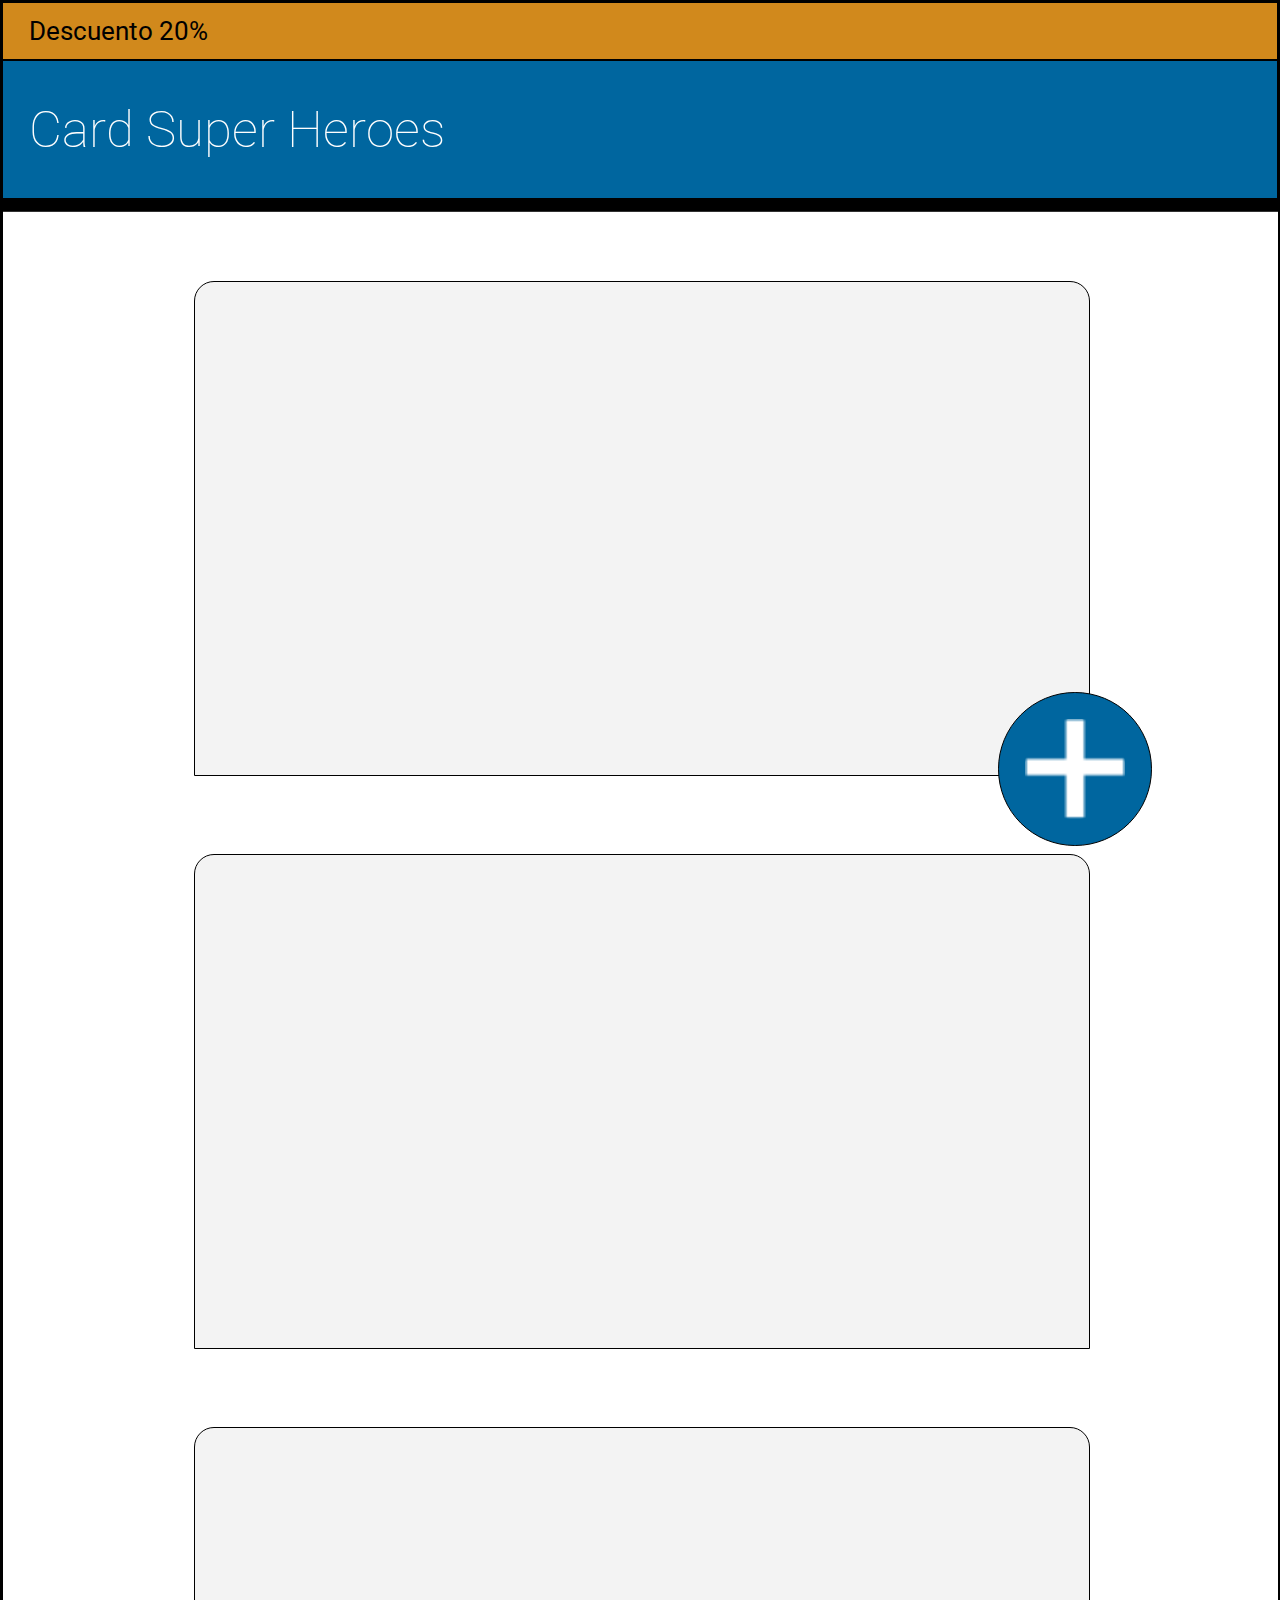
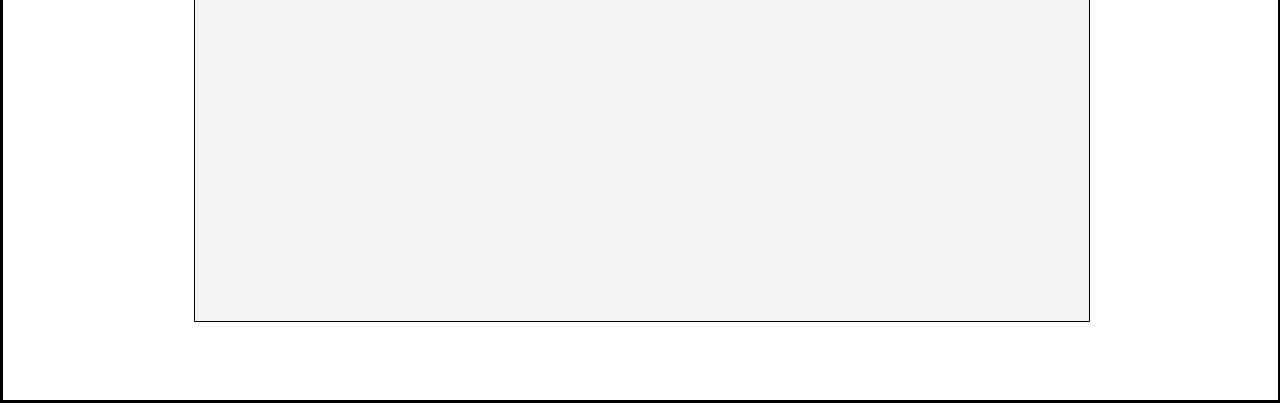
==== index.html @ 74dcc973 "maqueteado basico de celular, revisando como queda en un celular" ====
<!DOCTYPE html>
<html lang="en">
  <head>
    <meta charset="UTF-8" />
    <meta http-equiv="X-UA-Compatible" content="IE=edge" />
    <meta name="viewport" content="width=device-width, initial-scale=1.0" />
    <link rel="stylesheet" href="styles/styles.css" />
    <title>Document</title>
  </head>
  <body>
    <header>Descuento 20%</header>
    <h1>Card Super Heroes</h1>
    <div><img class="Añadir" src="img/+.png" alt="Añadir carta"></div>
    <section class="padre-cartas">
      <div class="cartas"></div>
      <div class="cartas"></div>
      <div class="cartas"></div>
    </section>
  </body>
</html>
---- styles/styles.css ----
@import url("https://fonts.googleapis.com/css2?family=Montserrat:ital,wght@0,100;0,200;0,300;0,400;0,700;0,800;0,900;1,100;1,200;1,300;1,400;1,600;1,700;1,800;1,900&family=Roboto&display=swap%27");
* {
  border: 1px black solid;
  box-sizing: border-box;
  font-family: "Roboto", sans-serif;
  margin: 0;
  padding: 0;
}

header {
  background-color: #d1891c;
  font-size: 2vw;
  padding: 1vw 2vw;
}

h1 {
  background-color: #00669f;
  box-shadow: 0 1vw 0 0 black;
  color: white;
  font-size: 4vw;
  padding: 3vw 2vw;
  position: sticky;
  top: 0px;
  z-index: 5;
  font-weight: lighter;
}

.Añadir {
  border-radius: 50% 50%;
  padding: 2vw 2vw;
  height: 12vw;
  width: 12vw;
  background-color: #00669f;
  position: fixed;
  bottom: 6vh;
  right: 10vw;
  z-index: 10;
}

.padre-cartas {
  align-items: center;
  display: flex;
  flex-direction: column;
  justify-content: space-evenly;
  width: 100vw;
  height: 200vh;
}

.cartas {
  background-color: #f3f3f3;
  height: 55vh;
  width: 70vw;
  border-radius: 20px 20px 0 0;
}
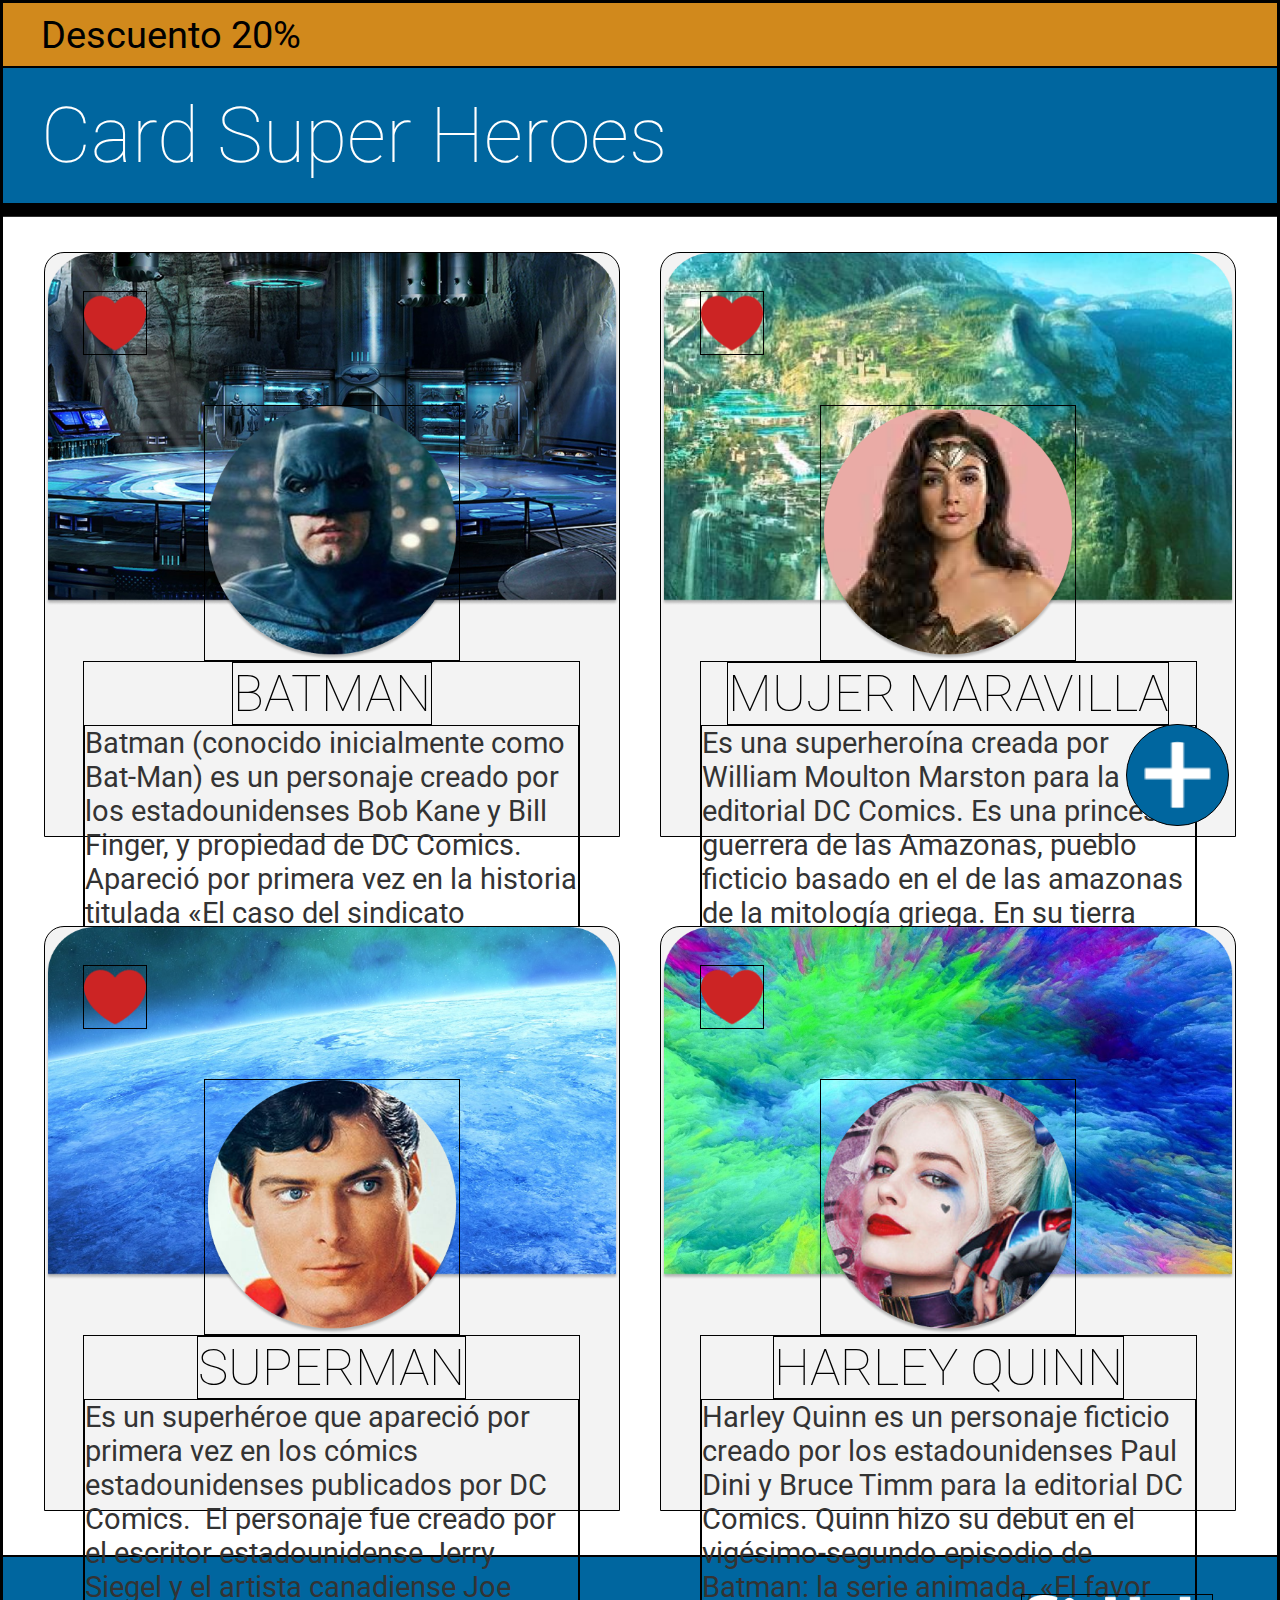
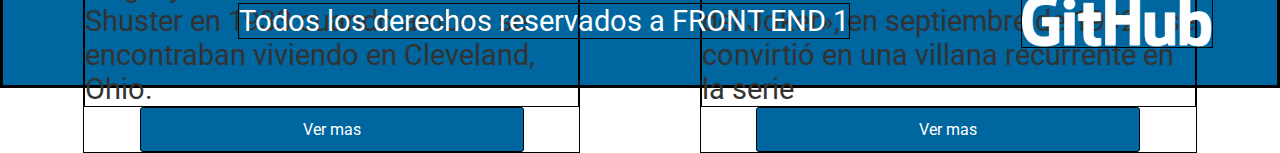
==== commit 921efaab: "terminado en celular y tablet prueba1" ====
--- a/index.html
+++ b/index.html
@@ -5,16 +5,108 @@
     <meta http-equiv="X-UA-Compatible" content="IE=edge" />
     <meta name="viewport" content="width=device-width, initial-scale=1.0" />
     <link rel="stylesheet" href="styles/styles.css" />
-    <title>Document</title>
+    <title>Card Super Heroes</title>
   </head>
   <body>
     <header>Descuento 20%</header>
     <h1>Card Super Heroes</h1>
-    <div><img class="Añadir" src="img/+.png" alt="Añadir carta"></div>
+    <nav><img class="Añadir" src="img/+.png" alt="Añadir carta" /></nav>
     <section class="padre-cartas">
-      <div class="cartas"></div>
-      <div class="cartas"></div>
-      <div class="cartas"></div>
+      <div class="cartas" id="Batman">
+        <img class="corazon" src="img/Corazon.png" alt="Like" /><img
+          class="img-superheroe"
+          src="img/Batman.png"
+          alt="Batman"
+        />
+        <div class="padre-texto">
+          <h2>BATMAN</h2>
+          <p>
+            Batman (conocido inicialmente como Bat-Man) es un personaje creado
+            por los estadounidenses Bob Kane y Bill Finger, y propiedad de DC
+            Comics. Apareció por primera vez en la historia titulada «El caso
+            del sindicato químico» de la revista Detective Comics N.º 27,
+            lanzada por la editorial National Publications el 30/3/1939.
+          </p>
+          <nav class="ver-mas">Ver mas</nav>
+        </div>
+      </div>
+      <div class="cartas" id="Muj-Marav">
+        <img class="corazon" src="img/Corazon.png" alt="Like" /><img
+          class="img-superheroe"
+          src="img/MujMara.png"
+          alt="Mujer Maravilla"
+        />
+        <div class="padre-texto">
+          <h2>MUJER MARAVILLA</h2>
+          <p>
+            Es una superheroína creada por William Moulton Marston para la
+            editorial DC Comics. Es una princesa guerrera de las Amazonas,
+            pueblo ficticio basado en el de las amazonas de la mitología griega.
+            En su tierra natal es conocida como la princesa Diana de Temiscira
+            pero fuera de esta utiliza la identidad secreta de Diana Prince.
+          </p>
+          <nav class="ver-mas">Ver mas</nav>
+        </div>
+      </div>
+      <div class="cartas acto2" id="Superman">
+        <img class="corazon" src="img/Corazon.png" alt="Like" /><img
+          class="img-superheroe"
+          src="img/Superman.png"
+          alt="Superman"
+        />
+        <div class="padre-texto">
+          <h2>SUPERMAN</h2>
+          <p>
+            Es un superhéroe que apareció por primera vez en los cómics
+            estadounidenses publicados por DC Comics. ​ El personaje fue creado
+            por el escritor estadounidense Jerry Siegel y el artista canadiense
+            Joe Shuster en 1933 cuando ambos se encontraban viviendo en
+            Cleveland, Ohio.
+          </p>
+          <nav class="ver-mas">Ver mas</nav>
+        </div>
+      </div>
+
+      <div class="cartas puffSuper" id="Superman">
+        <img class="corazon" src="img/Corazon.png" alt="Like" /><img
+          class="img-superheroe"
+          src="img/Superman2.png"
+          alt="Superman"
+        />
+        <div class="padre-texto">
+          <h2>SUPERMAN</h2>
+          <p>
+            Es un superhéroe que apareció por primera vez en los cómics
+            estadounidenses publicados por DC Comics. ​ El personaje fue creado
+            por el escritor estadounidense Jerry Siegel y el artista canadiense
+            Joe Shuster en 1933 cuando ambos se encontraban viviendo en
+            Cleveland, Ohio.
+          </p>
+          <nav class="ver-mas">Ver mas</nav>
+        </div>
+      </div>
+      <div class="cartas puffSuper" id="Harley">
+        <img class="corazon" src="img/Corazon.png" alt="Like" /><img
+          class="img-superheroe"
+          src="img/Harley.png"
+          alt="Harley Quinn"
+        />
+        <div class="padre-texto">
+          <h2>HARLEY QUINN</h2>
+          <p>
+            Harley Quinn es un personaje ficticio creado por los estadounidenses
+            Paul Dini y Bruce Timm para la editorial DC Comics. Quinn hizo su
+            debut en el vigésimo-segundo episodio de Batman: la serie animada,
+            «El favor del Joker», en septiembre de 1992 y se convirtió en una
+            villana recurrente en la serie
+          </p>
+          <nav class="ver-mas">Ver mas</nav>
+        </div>
+      </div>
     </section>
+    <footer>
+      <div class="arreglo">Todos los derechos reservados a FRONT END 1</div>
+      <img class="logo" src="img/Logo.png" alt="LogoGit" />
+    </footer>
   </body>
 </html>
--- a/styles/styles.css
+++ b/styles/styles.css
@@ -3,22 +3,22 @@
   border: 1px black solid;
   box-sizing: border-box;
   font-family: "Roboto", sans-serif;
-  margin: 0;
-  padding: 0;
+  margin: 0px;
+  padding: 0px;
 }
 
 header {
   background-color: #d1891c;
-  font-size: 2vw;
-  padding: 1vw 2vw;
+  font-size: 4vw;
+  padding: 1vh 3vw;
 }
 
 h1 {
   background-color: #00669f;
   box-shadow: 0 1vw 0 0 black;
   color: white;
-  font-size: 4vw;
-  padding: 3vw 2vw;
+  font-size: 6vw;
+  padding: 2.5vh 3vw;
   position: sticky;
   top: 0px;
   z-index: 5;
@@ -42,13 +42,149 @@
   display: flex;
   flex-direction: column;
   justify-content: space-evenly;
-  width: 100vw;
-  height: 200vh;
+  width: auto;
+  height: 240vh;
 }
 
 .cartas {
+  text-align: center;
+  padding: 3vw;
+  flex-direction: column;
+  display: flex;
   background-color: #f3f3f3;
-  height: 55vh;
-  width: 70vw;
+  height: 65vh;
+  width: 80vw;
   border-radius: 20px 20px 0 0;
 }
+
+.corazon {
+  width: 8vw;
+  height: 8vw;
+}
+
+.img-superheroe {
+  margin-top: 25%;
+  height: 29vw;
+  width: 29vw;
+  align-self: center;
+}
+
+.padre-texto {
+  align-items: center;
+  display: flex;
+  flex-direction: column;
+  justify-content: space-evenly;
+  width: 100%;
+  height: 100%;
+}
+
+h2 {
+  font-weight: lighter;
+  font-size: 7vw;
+}
+p {
+  color: #333333;
+  font-size: 4vw;
+  text-align: left;
+}
+.ver-mas {
+  border-radius: 3px;
+  color: white;
+  justify-content: center;
+  align-items: center;
+  display: flex;
+  background-color: #00669f;
+  width: 30vw;
+  height: 5vh;
+}
+
+#Batman {
+  background-image: url(../img/Batman-fondo.png);
+  background-repeat: no-repeat;
+  background-size: contain;
+}
+#Muj-Marav {
+  background-image: url(../img/MujMara-fondo.png);
+  background-repeat: no-repeat;
+  background-size: contain;
+}
+#Superman {
+  background-image: url(../img/Superman-fondo.png);
+  background-repeat: no-repeat;
+  background-size: contain;
+}
+
+#Harley {
+  background-image: url(../img/Fondo-harley.png);
+  background-repeat: no-repeat;
+  background-size: contain;
+}
+.puffSuper{
+  display:none;
+}
+
+footer { 
+  padding: 5vw;
+  align-items: center;
+  display: flex;
+justify-content: center;
+  font-size: 2.3vw;
+  text-align: center;
+  color: white;
+  background-color: #00669f;
+  width: auto;
+  height: 5vh;
+}
+.arreglo {
+  margin-left: auto;
+  margin-right: auto;
+}
+.logo {
+  display: flex;
+  width: 15vw;
+  justify-self: end;
+}
+
+@media (min-width: 460px) {
+  header {
+font-size: 3vw;
+  }
+
+  .padre-cartas {
+    flex-direction: row;
+    flex-wrap: wrap;
+    height: 150vh;
+  }
+
+  .cartas {
+    width: 45vw;
+  }
+  .img-superheroe {
+    margin-top: 10%;
+    width: 20vw;
+  }
+h2 {
+  font-size: 4vw;
+}
+  p {
+    font-size: 2.3vw;
+  }
+  .puffSuper {
+    display: flex;
+  }
+  .Añadir {
+    padding: 1.3vw;
+    bottom: 8.2vh;
+    right: 4vw;
+    width: 8vw;
+    height: 8vw;
+  }
+  .corazon {
+    width: 5vw;
+    height: 5vw;
+  }
+  .acto2 {
+    display: none;
+  }
+}
+
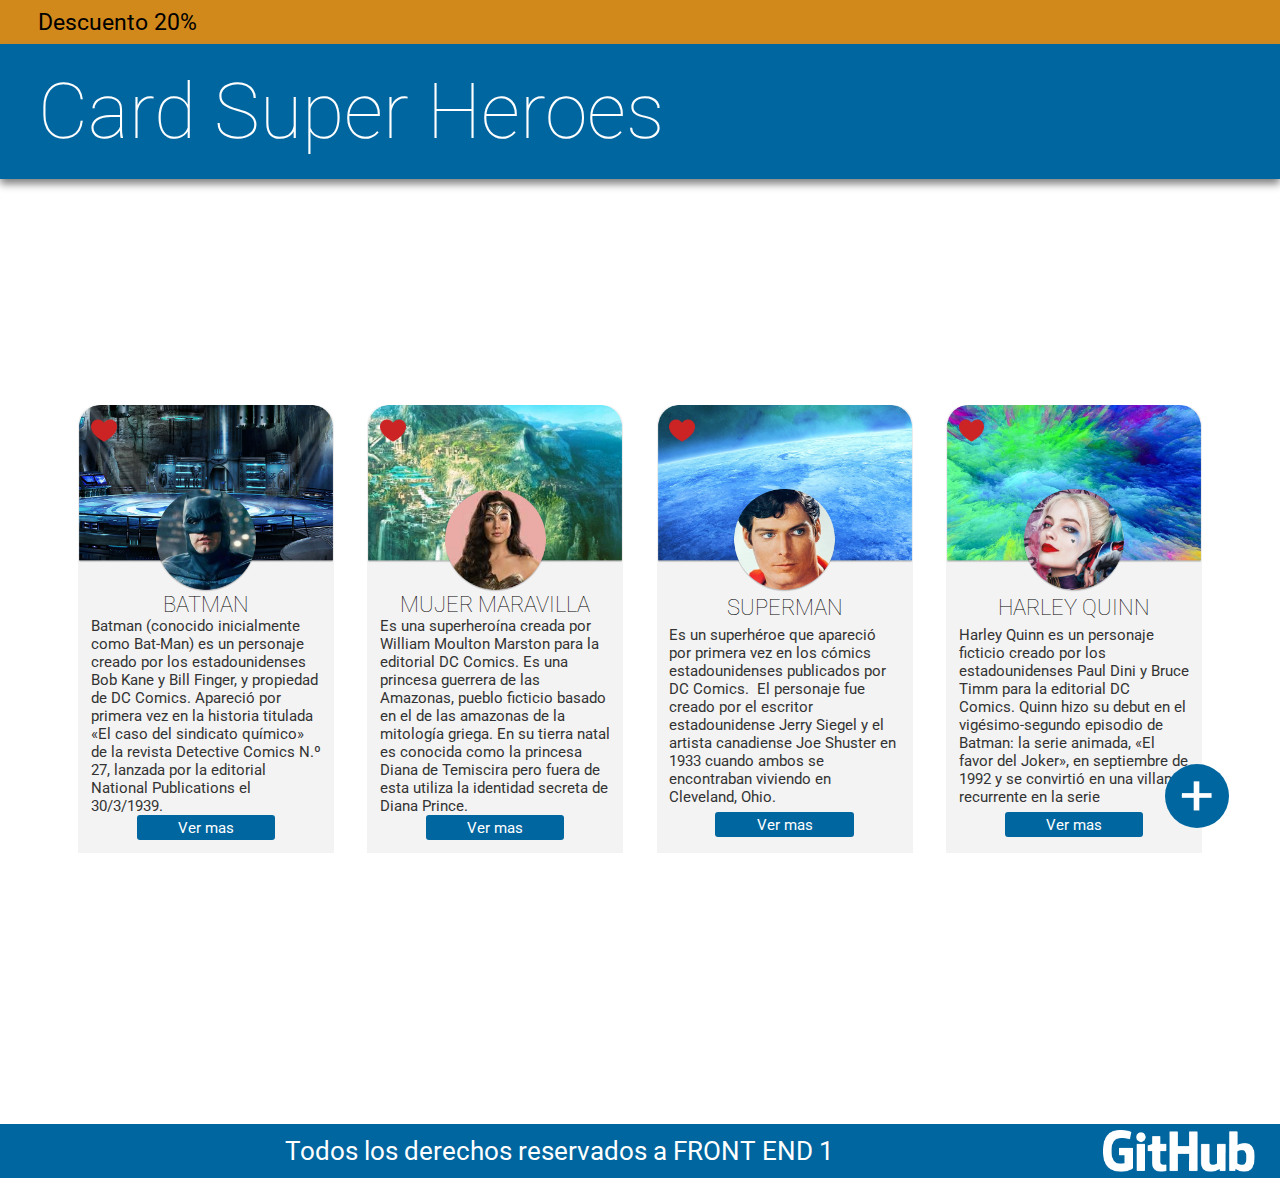
==== commit ed83eca3: "Pseudo selectores y formularios" ====
--- a/index.html
+++ b/index.html
@@ -9,8 +9,8 @@
   </head>
   <body>
     <header>Descuento 20%</header>
-    <h1>Card Super Heroes</h1>
-    <nav><img class="Añadir" src="img/+.png" alt="Añadir carta" /></nav>
+    <h1 class="h1-principal">Card Super Heroes</h1>
+    <nav><a href="formulario.html"><img class="Añadir" src="img/+.png" alt="Añadir carta" /></a></nav>
     <section class="padre-cartas">
       <div class="cartas" id="Batman">
         <img class="corazon" src="img/Corazon.png" alt="Like" /><img
--- a/styles/styles.css
+++ b/styles/styles.css
@@ -1,6 +1,5 @@
 @import url("https://fonts.googleapis.com/css2?family=Montserrat:ital,wght@0,100;0,200;0,300;0,400;0,700;0,800;0,900;1,100;1,200;1,300;1,400;1,600;1,700;1,800;1,900&family=Roboto&display=swap%27");
 * {
-  border: 1px black solid;
   box-sizing: border-box;
   font-family: "Roboto", sans-serif;
   margin: 0px;
@@ -8,14 +7,15 @@
 }
 
 header {
+  z-index: 10;
   background-color: #d1891c;
   font-size: 4vw;
   padding: 1vh 3vw;
 }
 
-h1 {
+.h1-principal {
   background-color: #00669f;
-  box-shadow: 0 1vw 0 0 black;
+  box-shadow: 0 5px 8px 0 gray;
   color: white;
   font-size: 6vw;
   padding: 2.5vh 3vw;
@@ -27,14 +27,17 @@
 
 .Añadir {
   border-radius: 50% 50%;
-  padding: 2vw 2vw;
+  padding: 3vw 3vw;
   height: 12vw;
   width: 12vw;
   background-color: #00669f;
   position: fixed;
-  bottom: 6vh;
+  bottom: 7vh;
   right: 10vw;
   z-index: 10;
+}
+.Añadir:hover {
+  background-color: #001D2D;
 }
 
 .padre-cartas {
@@ -43,16 +46,21 @@
   flex-direction: column;
   justify-content: space-evenly;
   width: auto;
-  height: 240vh;
+  height: fit-content;
 }
 
 .cartas {
+  margin-top:5vh ;
+  max-height: 700px;
+  min-height: 350px;
+  min-width: 210px;
+  max-width: 320px;
   text-align: center;
   padding: 3vw;
   flex-direction: column;
   display: flex;
   background-color: #f3f3f3;
-  height: 65vh;
+  height: fit-content;
   width: 80vw;
   border-radius: 20px 20px 0 0;
 }
@@ -84,7 +92,7 @@
 }
 p {
   color: #333333;
-  font-size: 4vw;
+  font-size: 2vh;
   text-align: left;
 }
 .ver-mas {
@@ -94,8 +102,8 @@
   align-items: center;
   display: flex;
   background-color: #00669f;
-  width: 30vw;
-  height: 5vh;
+  width: 120px;
+  height: 30px;
 }
 
 #Batman {
@@ -119,72 +127,184 @@
   background-repeat: no-repeat;
   background-size: contain;
 }
-.puffSuper{
-  display:none;
-}
-
-footer { 
-  padding: 5vw;
+.puffSuper {
+  display: none;
+}
+
+footer {
+  margin-top: 5vh;
+  padding: 20px;
   align-items: center;
   display: flex;
-justify-content: center;
-  font-size: 2.3vw;
+  justify-content: center;
+  font-size:2vw;
   text-align: center;
   color: white;
   background-color: #00669f;
   width: auto;
-  height: 5vh;
+  height: 6vh;
 }
 .arreglo {
   margin-left: auto;
   margin-right: auto;
 }
 .logo {
-  display: flex;
-  width: 15vw;
+  padding: 5px;
+  display: flex;
+  width: 18vh;
   justify-self: end;
 }
 
 @media (min-width: 460px) {
   header {
-font-size: 3vw;
-  }
-
+    font-size: 3vw;
+  }
+  h2 {
+    font-size: 3vw;
+  }
   .padre-cartas {
     flex-direction: row;
     flex-wrap: wrap;
-    height: 150vh;
+    padding: 8vw;
+    height: fit-content;
   }
 
   .cartas {
-    width: 45vw;
+    height: 80vw;
+    width: 60vw;
+    margin-top: 10vw;
   }
   .img-superheroe {
-    margin-top: 10%;
-    width: 20vw;
-  }
-h2 {
-  font-size: 4vw;
-}
+    margin-top: 25%;
+    width: 50%;
+  }
+  h2 {
+    font-size: 250%;
+  }
   p {
-    font-size: 2.3vw;
+    font-size: 80%;
   }
   .puffSuper {
     display: flex;
   }
   .Añadir {
     padding: 1.3vw;
-    bottom: 8.2vh;
+    bottom: 8vh;
     right: 4vw;
+    width: 50px;
+    height: 50px;
+  }
+  .corazon {
+    width: 4vh;
+    height: 4vh;
+  }
+  .acto2 {
+    display: none;
+  }
+}
+@media (min-width: 900px) {
+  header {
+    font-size: 2.5vw;
+  }
+  h1 {
+    font-size: 5vw;
+  }
+  .Añadir {
+    width: 5vw;
+    height: 5vw;
+  }
+
+  .padre-cartas {
+    padding: 5vh;
+    height: fit-content;
+    align-items: space-evenly;
+  }
+  .cartas {
+    margin-top: 0px;
+    min-height: none;
+    max-width: 420px;
+    padding: 1vw;
+    height: 35vw;
+    width: 20vw;
+  }
+  .corazon {
+    width: 2vw;
+    height: 2vw;
+  }
+  .img-superheroe {
+    margin-top: 20%;
+    width: 10vw;
+    height: 10vw;
+  }
+  .padre-texto {
+    justify-content: space-around;
+    width: auto;
+  }
+  h2 {
+    font-size: 1.7vw;
+  }
+  p {
+    font-size: 1.5vh;
+  }
+  .ver-mas {
+    height: 10%;
+    width: 60%;
+    font-size: 1.2vw;
+  }
+}
+@media (min-width: 1000px) {
+  body {
+    height: auto;
+  }
+  header {
+    font-size: 2.5vh;
+  }
+  h1 {
+    font-size: 5vh;
+  }
+  .Añadir {
+    width: 5vw;
+    height: 5vw;
+  }
+
+  .padre-cartas {
+    padding: 5vh;
+    min-height: 100vh;
+    height: fit-content;
+    align-items: space-evenly;
+  }
+  .cartas {
+    margin-top: 0px;
+    min-height: none;
+    max-width: 420px;
+    padding: 1vw;
+    height: 35vw;
+    width: 20vw;
+  }
+  .corazon {
+    width: 2vw;
+    height: 2vw;
+  }
+  .img-superheroe {
+    margin-top: 20%;
     width: 8vw;
     height: 8vw;
   }
-  .corazon {
-    width: 5vw;
-    height: 5vw;
-  }
-  .acto2 {
-    display: none;
-  }
-}
-
+  .padre-texto {
+    justify-content: space-around;
+    width: auto;
+  }
+  h2 {
+    font-size: 1.7vw;
+  }
+  p {
+    font-size: 15px;
+  }
+  .ver-mas {
+    height: 10%;
+    width: 60%;
+    font-size: 1.2vw;
+  }
+}
+
+
